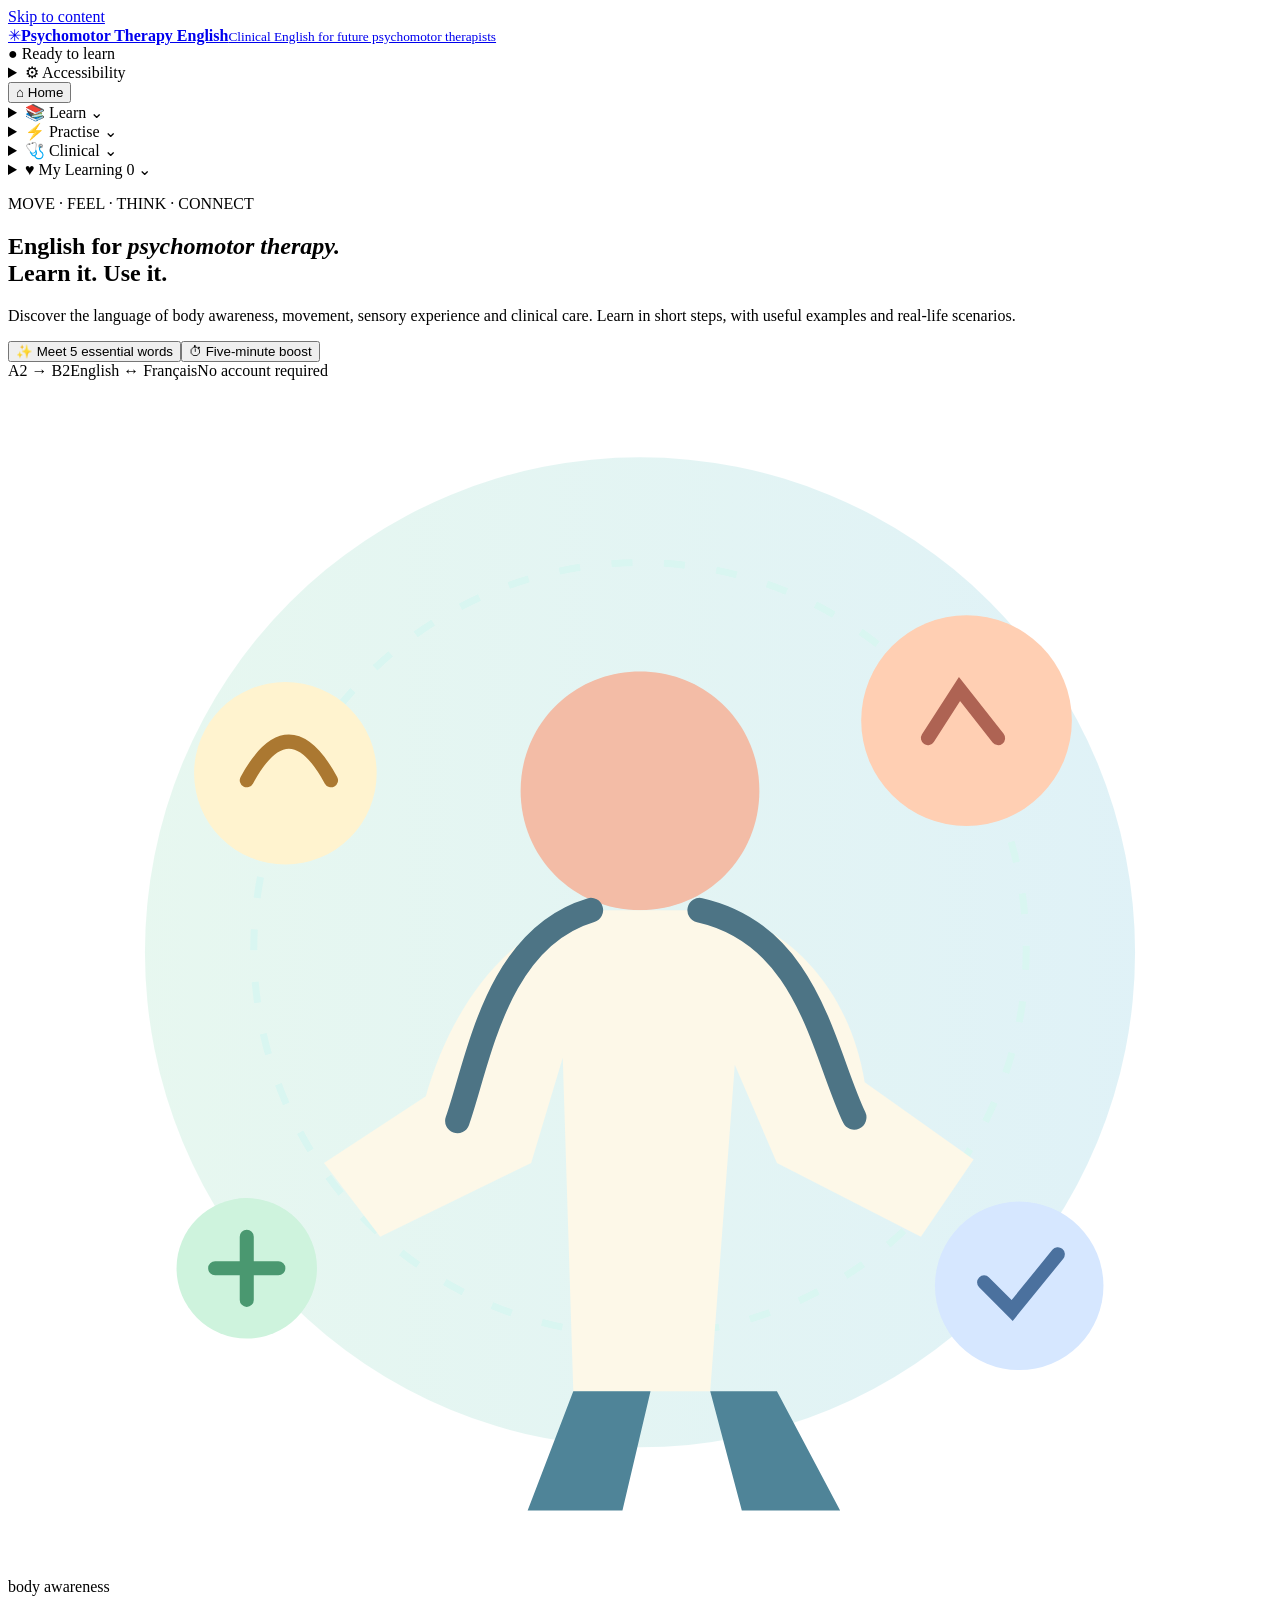
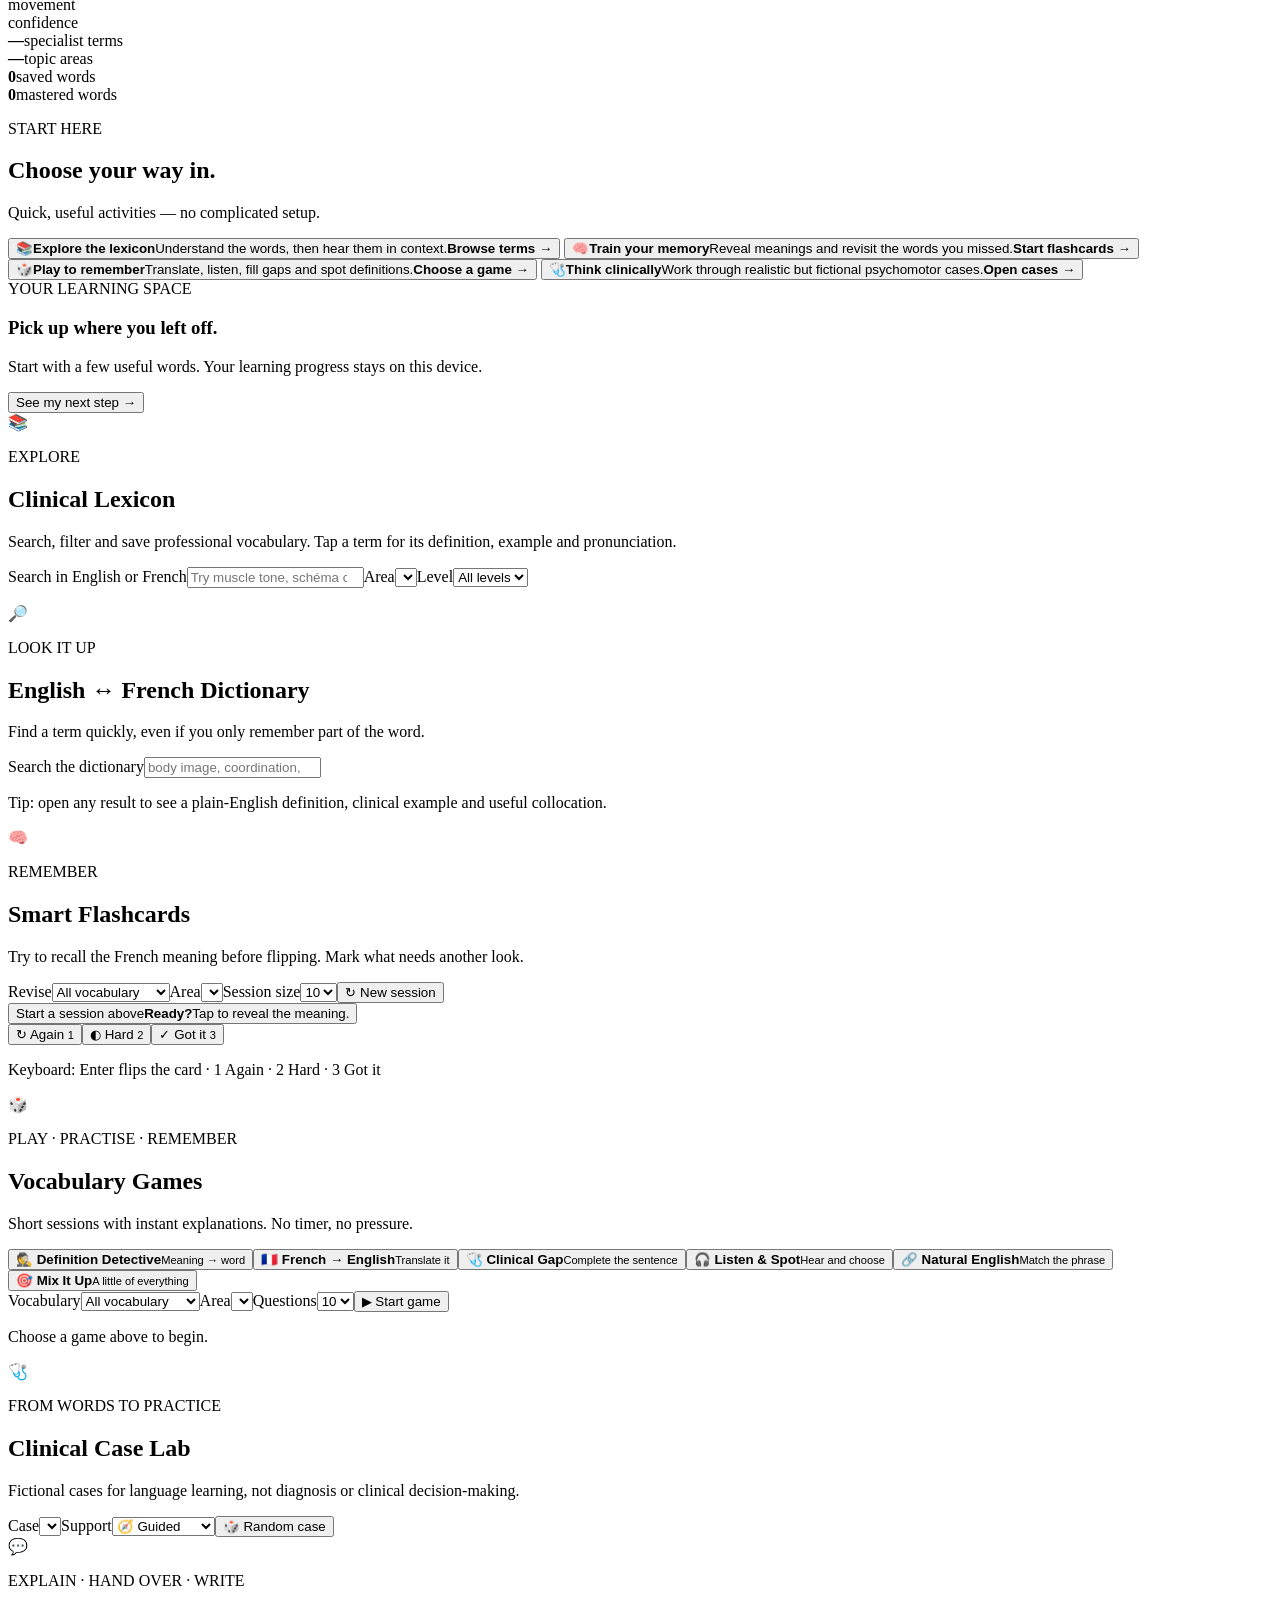
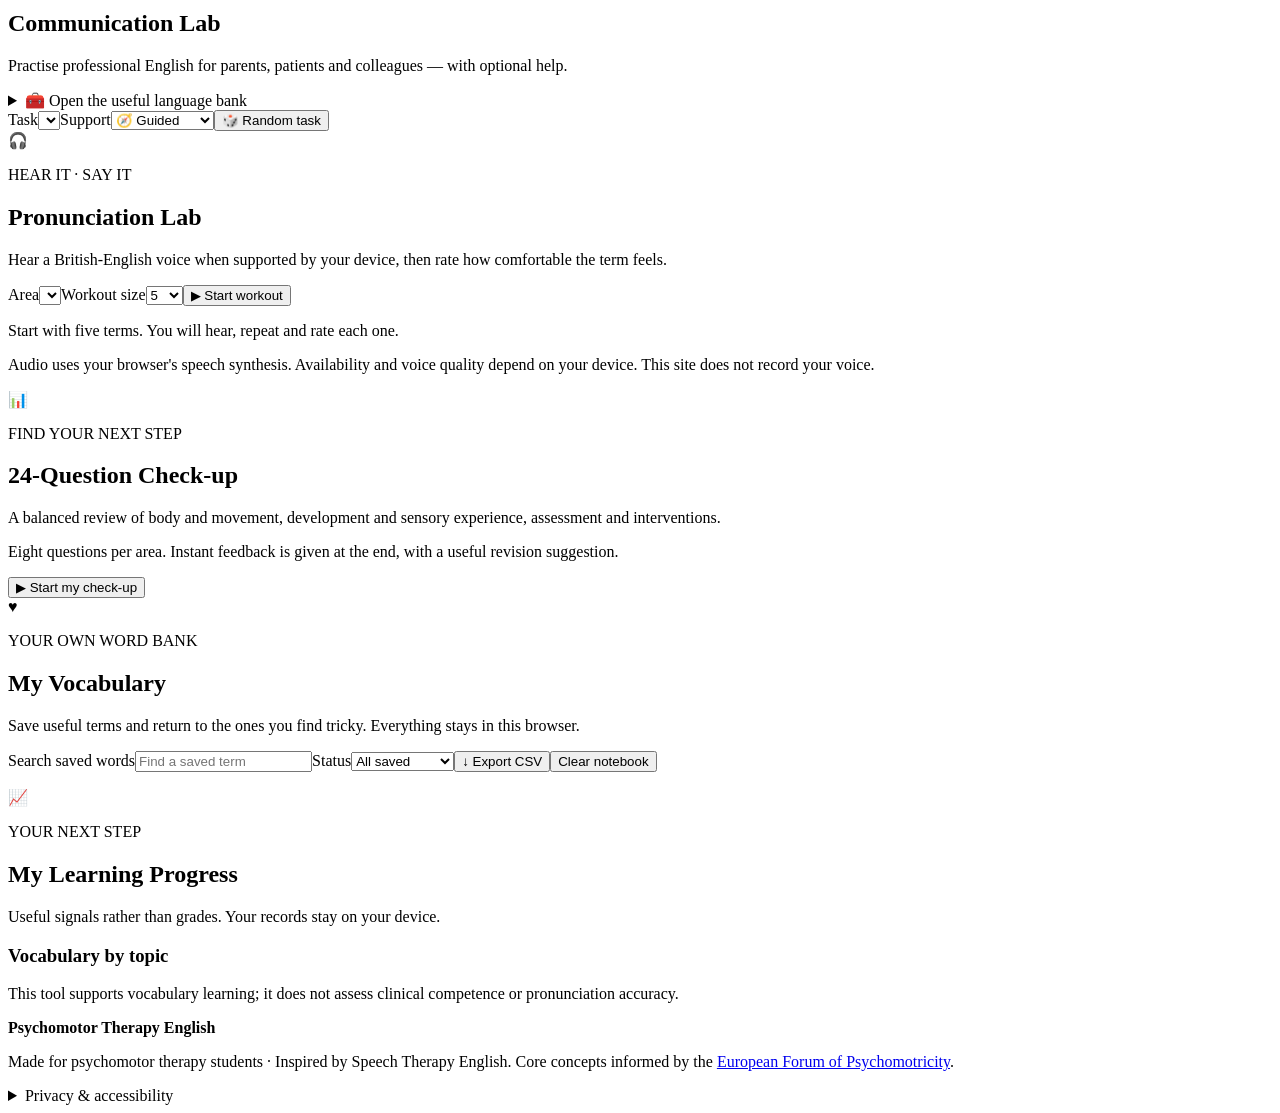
==== psychomotor/index.html @ d47d4627 "Create independent psychomotor therapy learning site structure" ====
<!doctype html>
<html lang="en">
<head>
  <meta charset="utf-8">
  <meta name="viewport" content="width=device-width,initial-scale=1">
  <meta name="theme-color" content="#244f66">
  <meta name="description" content="A mobile-friendly English–French vocabulary and clinical communication learning app for psychomotor therapy students.">
  <meta name="application-version" content="1.0">
  <meta name="apple-mobile-web-app-capable" content="yes">
  <link rel="manifest" href="manifest.webmanifest">
  <link rel="icon" href="icon.svg" type="image/svg+xml">
  <link rel="stylesheet" href="styles.css">
  <script src="data.js" defer></script>
  <script src="app.js" defer></script>
  <title>Psychomotor Therapy English · Learn, practise, apply</title>
</head>
<body>
  <a href="#main" class="skip-link">Skip to content</a>
  <header class="site-header">
    <div class="shell header-top">
      <a class="brand" href="#home" aria-label="Psychomotor Therapy English, home">
        <span class="brand-icon" aria-hidden="true">✳</span><span><strong>Psychomotor Therapy English</strong><small>Clinical English for future psychomotor therapists</small></span>
      </a>
      <div class="header-right">
        <span id="offlineBadge" class="online-badge">● Ready to learn</span>
        <details class="access-menu"><summary>⚙ Accessibility</summary><div class="access-panel" aria-label="Display preferences">
          <button type="button" id="smaller">A−</button><button type="button" id="larger">A+</button>
          <button type="button" id="dark">Dark mode</button><button type="button" id="contrast">High contrast</button>
          <button type="button" id="motion">Reduce motion</button><button type="button" id="simple">Simple layout</button>
        </div></details>
      </div>
    </div>
    <nav class="shell nav" aria-label="Main navigation">
      <button data-view="home" class="active">⌂ Home</button>
      <details class="nav-group"><summary>📚 Learn <span aria-hidden="true">⌄</span></summary><div class="nav-panel">
        <button data-view="lexicon">📚 Lexicon <small>Explore all the words</small></button>
        <button data-view="dictionary">🔎 Dictionary <small>Search English or French</small></button>
        <button data-view="pronunciation">🎧 Pronunciation <small>Listen and repeat</small></button>
      </div></details>
      <details class="nav-group"><summary>⚡ Practise <span aria-hidden="true">⌄</span></summary><div class="nav-panel">
        <button data-view="flashcards">🧠 Flashcards <small>Remember your words</small></button>
        <button data-view="practice">🎲 Games <small>Five practice modes</small></button>
        <button data-view="checkup">📊 Check-up <small>24 questions</small></button>
      </div></details>
      <details class="nav-group"><summary>🩺 Clinical <span aria-hidden="true">⌄</span></summary><div class="nav-panel">
        <button data-view="cases">🩺 Clinical Cases <small>Observe and reason</small></button>
        <button data-view="communication">💬 Communication Lab <small>Speak and write</small></button>
      </div></details>
      <details class="nav-group"><summary>♥ My Learning <span class="nav-counter" id="navCount">0</span> <span aria-hidden="true">⌄</span></summary><div class="nav-panel">
        <button data-view="notebook">♥ My Vocabulary <small>Your saved word bank</small></button>
        <button data-view="progress">📈 My Progress <small>Your next best step</small></button>
      </div></details>
    </nav>
  </header>
  <main id="main" class="shell" tabindex="-1">
    <section id="home" class="view active" aria-labelledby="homeTitle">
      <div class="hero">
        <div class="hero-copy">
          <p class="eyebrow">MOVE · FEEL · THINK · CONNECT</p>
          <h1 id="homeTitle">English for <em>psychomotor therapy.</em><br>Learn it. Use it.</h1>
          <p class="hero-description">Discover the language of body awareness, movement, sensory experience and clinical care. Learn in short steps, with useful examples and real-life scenarios.</p>
          <div class="hero-actions"><button class="btn btn-light" id="startFive">✨ Meet 5 essential words</button><button class="btn btn-outline-light" id="startBoost">⏱ Five-minute boost</button></div>
          <div class="hero-tags"><span>A2 → B2</span><span>English ↔ Français</span><span>No account required</span></div>
        </div>
        <div class="hero-art" aria-hidden="true">
          <svg viewBox="0 0 360 340" role="presentation"><defs><linearGradient id="heroGrad" x1="0" x2="1"><stop stop-color="#bae9d3"/><stop offset="1" stop-color="#a5d9e8"/></linearGradient></defs>
          <circle cx="180" cy="163" r="141" fill="url(#heroGrad)" opacity=".35"/><circle cx="180" cy="162" r="110" fill="none" stroke="#d9f6f1" stroke-width="2" stroke-dasharray="6 9"/>
          <path d="M180 83c19 0 34 15 34 34s-15 34-34 34-34-15-34-34 15-34 34-34z" fill="#f3bca6"/>
          <path d="M168 151c-25 3-42 28-49 53l-29 19 16 21 43-21 9-30 3 95h39l7-93 12 28 41 21 15-22-31-22c-5-31-28-50-50-49z" fill="#fdf8e8"/>
          <path d="M161 288l-13 34h27l8-34m17 0 9 34h28l-18-34" fill="#4f8498"/>
          <path d="M166 151c-27 8-32 43-38 60m69-60c31 7 35 40 44 59" stroke="#4d7485" stroke-width="7" stroke-linecap="round" fill="none"/>
          <circle cx="79" cy="112" r="26" fill="#fff3cf"/><path d="M68 114q12-22 24 0" fill="none" stroke="#ab7831" stroke-width="4" stroke-linecap="round"/>
          <circle cx="273" cy="97" r="30" fill="#ffcfb3"/><path d="m262 102 9-14 11 14" stroke="#ae6353" stroke-width="4" fill="none" stroke-linecap="round"/>
          <circle cx="288" cy="258" r="24" fill="#d6e7ff"/><path d="m278 257 8 8 13-16" stroke="#4b719e" stroke-width="4" fill="none" stroke-linecap="round"/>
          <circle cx="68" cy="253" r="20" fill="#cef3dd"/><path d="M59 253h18m-9-9v18" stroke="#4a9870" stroke-width="4" stroke-linecap="round"/>
          </svg>
          <div class="art-label art-one">body awareness</div><div class="art-label art-two">movement</div><div class="art-label art-three">confidence</div>
        </div>
      </div>
      <div class="stats-strip"><div><strong id="totalTerms">—</strong><span>specialist terms</span></div><div><strong id="totalAreas">—</strong><span>topic areas</span></div><div><strong id="savedHome">0</strong><span>saved words</span></div><div><strong id="masteredHome">0</strong><span>mastered words</span></div></div>
      <div class="section-title"><p class="eyebrow ink">START HERE</p><h2>Choose your way in.</h2><p>Quick, useful activities — no complicated setup.</p></div>
      <div class="feature-grid">
        <button class="feature-card teal" data-view="lexicon"><span class="feature-icon">📚</span><strong>Explore the lexicon</strong><span>Understand the words, then hear them in context.</span><b>Browse terms →</b></button>
        <button class="feature-card apricot" data-view="flashcards"><span class="feature-icon">🧠</span><strong>Train your memory</strong><span>Reveal meanings and revisit the words you missed.</span><b>Start flashcards →</b></button>
        <button class="feature-card lavender" data-view="practice"><span class="feature-icon">🎲</span><strong>Play to remember</strong><span>Translate, listen, fill gaps and spot definitions.</span><b>Choose a game →</b></button>
        <button class="feature-card lemon" data-view="cases"><span class="feature-icon">🩺</span><strong>Think clinically</strong><span>Work through realistic but fictional psychomotor cases.</span><b>Open cases →</b></button>
      </div>
      <div class="home-tip"><div><span class="eyebrow ink">YOUR LEARNING SPACE</span><h3>Pick up where you left off.</h3><p id="nextSuggestion">Start with a few useful words. Your learning progress stays on this device.</p></div><button class="btn primary" data-view="progress">See my next step →</button></div>
    </section>
    <section class="view" id="lexicon" aria-labelledby="lexTitle">
      <div class="page-heading"><span class="page-emoji">📚</span><p class="eyebrow ink">EXPLORE</p><h2 id="lexTitle">Clinical Lexicon</h2><p>Search, filter and save professional vocabulary. Tap a term for its definition, example and pronunciation.</p></div>
      <div class="filter-panel"><label>Search in English or French<input id="lexSearch" type="search" placeholder="Try muscle tone, schéma corporel, praxis…" autocomplete="off"></label><label>Area<select id="lexArea"></select></label><label>Level<select id="lexLevel"><option value="">All levels</option><option>A2</option><option>B1</option><option>B2</option></select></label></div>
      <p class="result-count" id="lexCount" aria-live="polite"></p><div class="term-grid" id="lexList"></div>
    </section>
    <section class="view" id="dictionary" aria-labelledby="dictTitle">
      <div class="page-heading"><span class="page-emoji">🔎</span><p class="eyebrow ink">LOOK IT UP</p><h2 id="dictTitle">English ↔ French Dictionary</h2><p>Find a term quickly, even if you only remember part of the word.</p></div>
      <label class="search-wide">Search the dictionary<input type="search" id="dictSearch" placeholder="body image, coordination, équilibre…"></label><div id="dictResults" class="term-grid"></div><p class="muted">Tip: open any result to see a plain-English definition, clinical example and useful collocation.</p>
    </section>
    <section class="view" id="flashcards" aria-labelledby="flashTitle">
      <div class="page-heading"><span class="page-emoji">🧠</span><p class="eyebrow ink">REMEMBER</p><h2 id="flashTitle">Smart Flashcards</h2><p>Try to recall the French meaning before flipping. Mark what needs another look.</p></div>
      <div class="filter-panel compact"><label>Revise<select id="flashSource"><option value="all">All vocabulary</option><option value="saved">Saved words</option><option value="review">Words to review</option></select></label><label>Area<select id="flashArea"></select></label><label>Session size<select id="flashSize"><option>5</option><option selected>10</option><option>20</option></select></label><button class="btn primary" id="newFlash">↻ New session</button></div>
      <div id="flashStatus" class="result-count" aria-live="polite"></div>
      <button id="flashCard" class="flashcard" type="button" aria-label="Flip flashcard"><span id="flashPrompt">Start a session above</span><strong id="flashWord">Ready?</strong><span id="flashHint">Tap to reveal the meaning.</span></button>
      <div class="answer-actions" id="flashButtons"><button class="btn warn" data-grade="again">↻ Again <small>1</small></button><button class="btn gentle" data-grade="hard">◐ Hard <small>2</small></button><button class="btn success" data-grade="got">✓ Got it <small>3</small></button></div><p class="hint">Keyboard: Enter flips the card · 1 Again · 2 Hard · 3 Got it</p>
    </section>
    <section class="view" id="practice" aria-labelledby="practiceTitle">
      <div class="page-heading"><span class="page-emoji">🎲</span><p class="eyebrow ink">PLAY · PRACTISE · REMEMBER</p><h2 id="practiceTitle">Vocabulary Games</h2><p>Short sessions with instant explanations. No timer, no pressure.</p></div>
      <div class="modes" id="gameModes">
        <button data-mode="definition" class="selected">🕵️ <strong>Definition Detective</strong><small>Meaning → word</small></button><button data-mode="translation">🇫🇷 <strong>French → English</strong><small>Translate it</small></button><button data-mode="gap">🩺 <strong>Clinical Gap</strong><small>Complete the sentence</small></button><button data-mode="listen">🎧 <strong>Listen & Spot</strong><small>Hear and choose</small></button><button data-mode="collocation">🔗 <strong>Natural English</strong><small>Match the phrase</small></button><button data-mode="mixed">🎯 <strong>Mix It Up</strong><small>A little of everything</small></button>
      </div>
      <div class="filter-panel compact"><label>Vocabulary<select id="gameSource"><option value="all">All vocabulary</option><option value="saved">My saved words</option></select></label><label>Area<select id="gameArea"></select></label><label>Questions<select id="gameSize"><option>5</option><option selected>10</option><option>15</option></select></label><button id="startGame" class="btn primary">▶ Start game</button></div>
      <div class="activity-panel" id="gameStage"><p class="empty-message">Choose a game above to begin.</p></div>
    </section>
    <section class="view" id="cases" aria-labelledby="casesTitle">
      <div class="page-heading"><span class="page-emoji">🩺</span><p class="eyebrow ink">FROM WORDS TO PRACTICE</p><h2 id="casesTitle">Clinical Case Lab</h2><p>Fictional cases for language learning, not diagnosis or clinical decision-making.</p></div>
      <div class="filter-panel compact"><label>Case<select id="caseSelect"></select></label><label>Support<select id="caseMode"><option value="guided">🧭 Guided</option><option value="clinical">🩺 Clinical</option><option value="challenge">🔥 Challenge</option></select></label><button id="randomCase" class="btn soft">🎲 Random case</button></div><div class="activity-panel" id="caseStage"></div>
    </section>
    <section class="view" id="communication" aria-labelledby="commTitle">
      <div class="page-heading"><span class="page-emoji">💬</span><p class="eyebrow ink">EXPLAIN · HAND OVER · WRITE</p><h2 id="commTitle">Communication Lab</h2><p>Practise professional English for parents, patients and colleagues — with optional help.</p></div>
      <div class="language-bank"><details><summary>🧰 Open the useful language bank</summary><div class="bank-grid"><div><strong>Describe an observation</strong><p>I noticed that…<br>The child was able to…<br>They needed support to…</p></div><div><strong>Talk to a family</strong><p>The aim of this activity is…<br>We can try…<br>Would you like me to show you?</p></div><div><strong>Present a case</strong><p>The referral concerns…<br>Key observations include…<br>The next step is…</p></div><div><strong>Be appropriately cautious</strong><p>This may suggest…<br>Further assessment may be helpful.<br>We cannot conclude from one session.</p></div></div></details></div>
      <div class="filter-panel compact"><label>Task<select id="commSelect"></select></label><label>Support<select id="commMode"><option value="guided">🧭 Guided</option><option value="clinical">🩺 Clinical</option><option value="challenge">🔥 Challenge</option></select></label><button id="randomComm" class="btn soft">🎲 Random task</button></div><div class="activity-panel" id="commStage"></div>
    </section>
    <section class="view" id="pronunciation" aria-labelledby="pronTitle">
      <div class="page-heading"><span class="page-emoji">🎧</span><p class="eyebrow ink">HEAR IT · SAY IT</p><h2 id="pronTitle">Pronunciation Lab</h2><p>Hear a British-English voice when supported by your device, then rate how comfortable the term feels.</p></div>
      <div class="filter-panel compact"><label>Area<select id="pronArea"></select></label><label>Workout size<select id="pronSize"><option selected>5</option><option>10</option></select></label><button id="startPron" class="btn primary">▶ Start workout</button></div><div class="activity-panel" id="pronStage"><p class="empty-message">Start with five terms. You will hear, repeat and rate each one.</p></div><p class="hint">Audio uses your browser's speech synthesis. Availability and voice quality depend on your device. This site does not record your voice.</p>
    </section>
    <section class="view" id="checkup" aria-labelledby="checkTitle">
      <div class="page-heading"><span class="page-emoji">📊</span><p class="eyebrow ink">FIND YOUR NEXT STEP</p><h2 id="checkTitle">24-Question Check-up</h2><p>A balanced review of body and movement, development and sensory experience, assessment and interventions.</p></div>
      <div class="activity-panel" id="checkStage"><p>Eight questions per area. Instant feedback is given at the end, with a useful revision suggestion.</p><button id="beginCheck" class="btn primary">▶ Start my check-up</button></div><div id="checkHistory" class="check-history"></div>
    </section>
    <section class="view" id="notebook" aria-labelledby="noteTitle">
      <div class="page-heading"><span class="page-emoji">♥</span><p class="eyebrow ink">YOUR OWN WORD BANK</p><h2 id="noteTitle">My Vocabulary</h2><p>Save useful terms and return to the ones you find tricky. Everything stays in this browser.</p></div>
      <div class="filter-panel compact"><label>Search saved words<input type="search" id="noteSearch" placeholder="Find a saved term"></label><label>Status<select id="noteStatus"><option value="">All saved</option><option value="review">Needs review</option><option value="mastered">Mastered</option></select></label><button id="exportNotes" class="btn soft">↓ Export CSV</button><button id="clearNotes" class="btn quiet">Clear notebook</button></div><p class="result-count" id="noteCount"></p><div id="noteList" class="term-grid"></div>
    </section>
    <section class="view" id="progress" aria-labelledby="progressTitle">
      <div class="page-heading"><span class="page-emoji">📈</span><p class="eyebrow ink">YOUR NEXT STEP</p><h2 id="progressTitle">My Learning Progress</h2><p>Useful signals rather than grades. Your records stay on your device.</p></div>
      <div class="stats-strip on-light" id="progressStats"></div><div class="activity-panel" id="progressAdvice"></div><h3>Vocabulary by topic</h3><div id="topicProgress" class="topic-progress"></div><p class="hint">This tool supports vocabulary learning; it does not assess clinical competence or pronunciation accuracy.</p>
    </section>
  </main>
  <footer class="footer"><div class="shell"><strong>Psychomotor Therapy English</strong><p>Made for psychomotor therapy students · Inspired by Speech Therapy English. Core concepts informed by the <a href="https://european-forum-of-psychomotricity.eu/psychomotricity/professional-competences/" target="_blank" rel="noopener">European Forum of Psychomotricity</a>.</p><details><summary>Privacy & accessibility</summary><p>No account, analytics or advertising. Words saved, progress and display preferences are stored only in your browser using local storage; clear your browser site data to remove them. Speech playback uses your device's own voices. No microphone access. The hosting provider may process normal connection logs. Keyboard and reduced-motion options are available.</p></details></div></footer>
  <dialog id="termDialog" aria-labelledby="dialogTitle"><div class="dialog-inner"><button id="closeDialog" class="dialog-close" aria-label="Close term details">✕</button><div id="termDetail"></div></div></dialog>
  <div id="toast" role="status" aria-live="polite" class="toast" hidden></div>
</body></html>
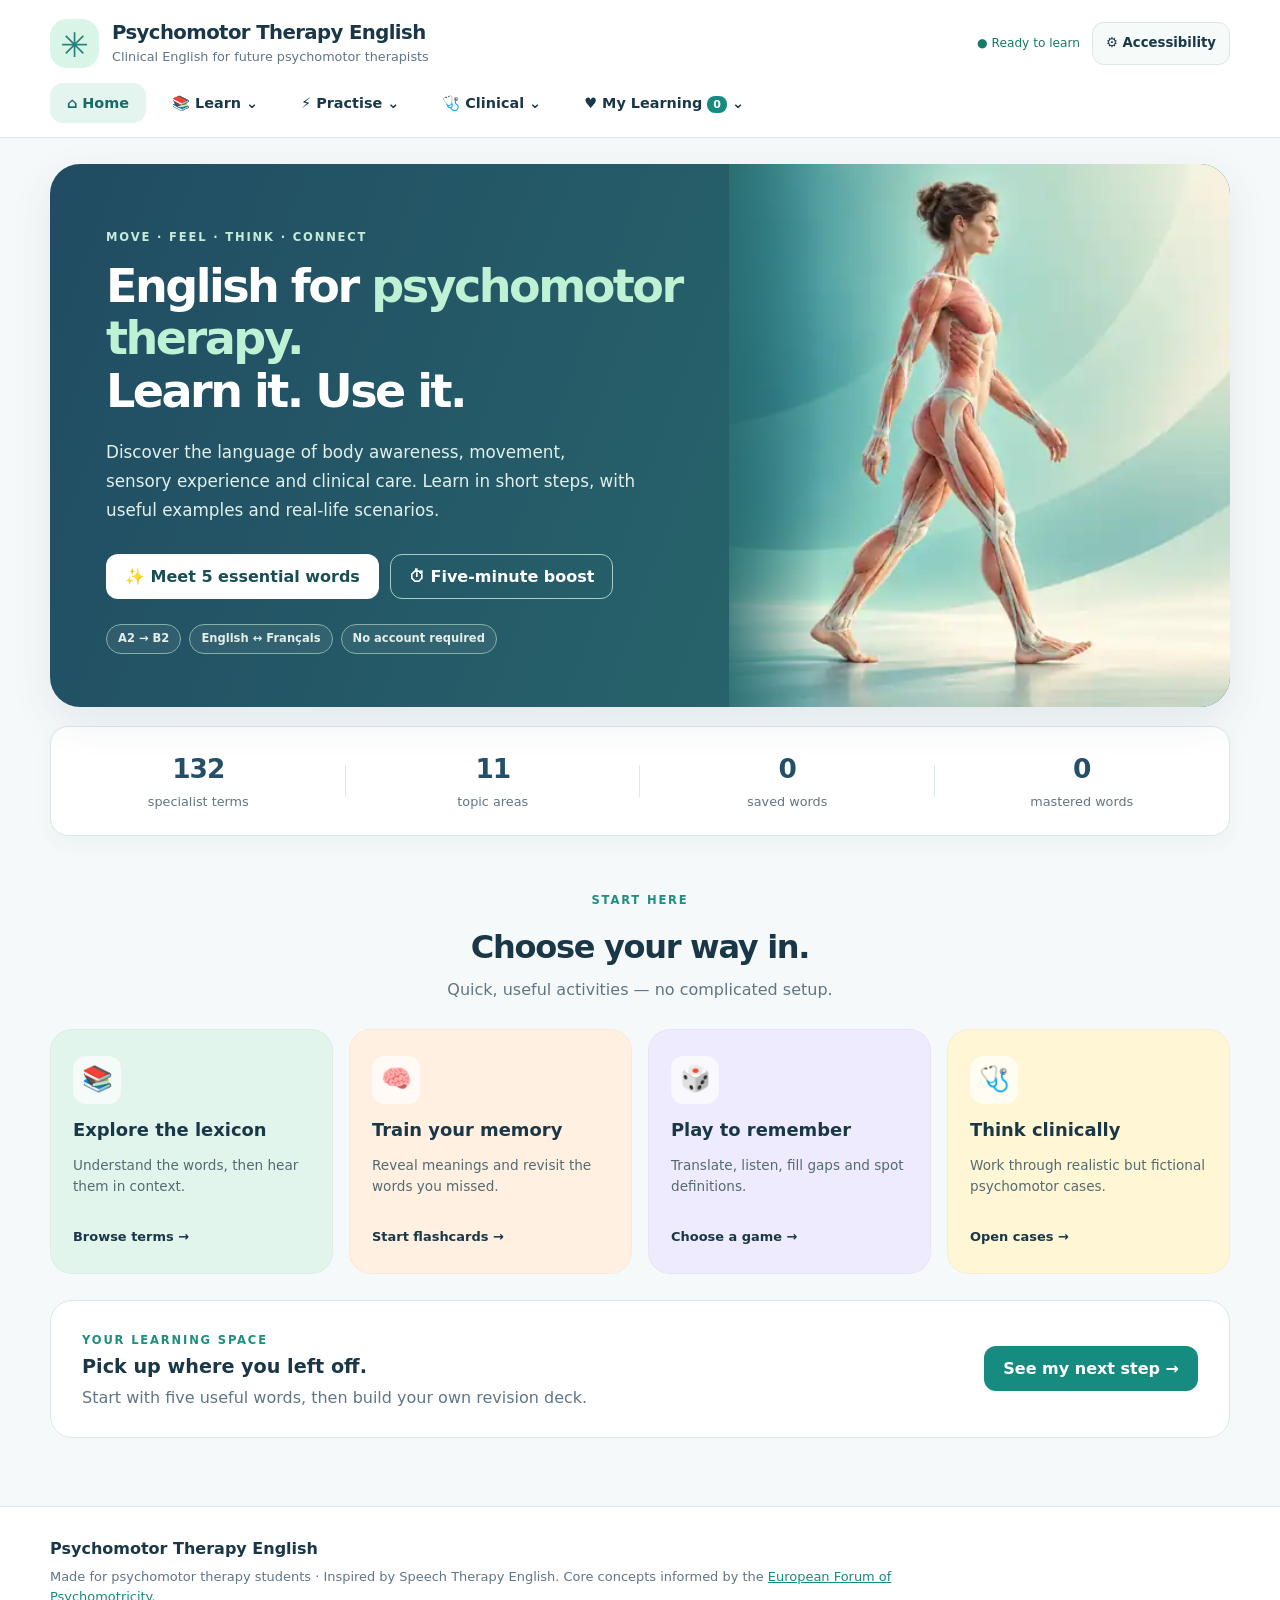
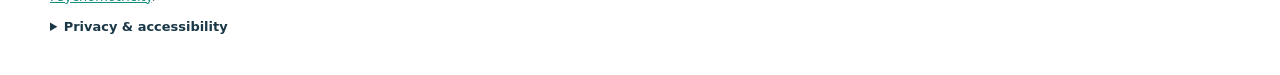
==== commit 67f9b146: "Replace psychomotor homepage cartoon with validated anatomical walking illustration" ====
--- a/psychomotor/index.html
+++ b/psychomotor/index.html
@@ -9,6 +9,7 @@
   <meta name="apple-mobile-web-app-capable" content="yes">
   <link rel="manifest" href="manifest.webmanifest">
   <link rel="icon" href="icon.svg" type="image/svg+xml">
+  <link rel="preload" as="image" href="hero.webp" type="image/webp">
   <link rel="stylesheet" href="styles.css">
   <script src="data.js" defer></script>
   <script src="app.js" defer></script>
@@ -62,19 +63,8 @@
           <div class="hero-actions"><button class="btn btn-light" id="startFive">✨ Meet 5 essential words</button><button class="btn btn-outline-light" id="startBoost">⏱ Five-minute boost</button></div>
           <div class="hero-tags"><span>A2 → B2</span><span>English ↔ Français</span><span>No account required</span></div>
         </div>
-        <div class="hero-art" aria-hidden="true">
-          <svg viewBox="0 0 360 340" role="presentation"><defs><linearGradient id="heroGrad" x1="0" x2="1"><stop stop-color="#bae9d3"/><stop offset="1" stop-color="#a5d9e8"/></linearGradient></defs>
-          <circle cx="180" cy="163" r="141" fill="url(#heroGrad)" opacity=".35"/><circle cx="180" cy="162" r="110" fill="none" stroke="#d9f6f1" stroke-width="2" stroke-dasharray="6 9"/>
-          <path d="M180 83c19 0 34 15 34 34s-15 34-34 34-34-15-34-34 15-34 34-34z" fill="#f3bca6"/>
-          <path d="M168 151c-25 3-42 28-49 53l-29 19 16 21 43-21 9-30 3 95h39l7-93 12 28 41 21 15-22-31-22c-5-31-28-50-50-49z" fill="#fdf8e8"/>
-          <path d="M161 288l-13 34h27l8-34m17 0 9 34h28l-18-34" fill="#4f8498"/>
-          <path d="M166 151c-27 8-32 43-38 60m69-60c31 7 35 40 44 59" stroke="#4d7485" stroke-width="7" stroke-linecap="round" fill="none"/>
-          <circle cx="79" cy="112" r="26" fill="#fff3cf"/><path d="M68 114q12-22 24 0" fill="none" stroke="#ab7831" stroke-width="4" stroke-linecap="round"/>
-          <circle cx="273" cy="97" r="30" fill="#ffcfb3"/><path d="m262 102 9-14 11 14" stroke="#ae6353" stroke-width="4" fill="none" stroke-linecap="round"/>
-          <circle cx="288" cy="258" r="24" fill="#d6e7ff"/><path d="m278 257 8 8 13-16" stroke="#4b719e" stroke-width="4" fill="none" stroke-linecap="round"/>
-          <circle cx="68" cy="253" r="20" fill="#cef3dd"/><path d="M59 253h18m-9-9v18" stroke="#4a9870" stroke-width="4" stroke-linecap="round"/>
-          </svg>
-          <div class="art-label art-one">body awareness</div><div class="art-label art-two">movement</div><div class="art-label art-three">confidence</div>
+        <div class="hero-art">
+          <img src="hero.webp" width="460" height="469" alt="Anatomical illustration of the human musculature during a natural walking stride" decoding="async" fetchpriority="high">
         </div>
       </div>
       <div class="stats-strip"><div><strong id="totalTerms">—</strong><span>specialist terms</span></div><div><strong id="totalAreas">—</strong><span>topic areas</span></div><div><strong id="savedHome">0</strong><span>saved words</span></div><div><strong id="masteredHome">0</strong><span>mastered words</span></div></div>
--- a/psychomotor/styles.css
+++ b/psychomotor/styles.css
@@ -0,0 +1,44 @@
+@charset "UTF-8";
+:root{--ink:#193747;--muted:#617584;--paper:#f6f9fa;--white:#fff;--line:#dbe7e9;--teal:#168b80;--deep:#244f66;--deep2:#16374d;--mint:#e1f5ed;--peach:#fff0e2;--lilac:#efebff;--yellow:#fff6d6;--shadow:0 14px 42px rgba(29,69,82,.095);--radius:23px;--font-size:16px;color-scheme:light}
+*{box-sizing:border-box}html{scroll-behavior:smooth;font-size:var(--font-size)}body{margin:0;background:var(--paper);font-family:"Segoe UI",Inter,system-ui,-apple-system,BlinkMacSystemFont,sans-serif;color:var(--ink);line-height:1.56}button,input,select,textarea{font:inherit}button{cursor:pointer}button:disabled{cursor:not-allowed;opacity:.5}button:focus-visible,input:focus-visible,select:focus-visible,textarea:focus-visible,a:focus-visible,summary:focus-visible{outline:3px solid #e79843;outline-offset:3px}a{color:var(--teal)}p,h1,h2,h3{margin-top:0}.shell{width:min(1180px,calc(100% - 44px));margin-inline:auto}.skip-link{position:absolute;top:-100px;background:#fff;padding:10px;z-index:1000}.skip-link:focus{top:12px;left:12px}
+.site-header{background:#fff;border-bottom:1px solid var(--line);position:relative;z-index:5}.header-top{display:flex;align-items:center;justify-content:space-between;gap:16px;padding:19px 0 15px}.brand{display:flex;align-items:center;gap:13px;text-decoration:none;color:var(--ink)}.brand-icon{display:grid;place-items:center;background:#d9f5e8;color:#267f79;width:49px;height:49px;border-radius:17px;font-size:34px;font-weight:900}.brand strong{display:block;font-size:1.23rem;line-height:1.35;letter-spacing:-.03em}.brand small{display:block;color:var(--muted);font-size:.8rem}.header-right{display:flex;align-items:center;gap:12px}.online-badge{font-size:.76rem;color:#177967;white-space:nowrap}.access-menu{position:relative}.access-menu summary{list-style:none;cursor:pointer;padding:10px 13px;border:1px solid var(--line);border-radius:12px;background:#f6faf9;font-size:.83rem;font-weight:650}.access-menu summary::-webkit-details-marker{display:none}.access-panel{position:absolute;right:0;top:calc(100% + 8px);width:236px;padding:12px;border:1px solid var(--line);border-radius:16px;box-shadow:var(--shadow);background:#fff;display:flex;flex-wrap:wrap;gap:8px;z-index:20}.access-panel button{border:1px solid var(--line);background:#fff;border-radius:10px;padding:9px 10px;font-size:.78rem}.access-panel button:hover{background:var(--mint)}
+.nav{display:flex;align-items:center;gap:9px;padding-bottom:14px;overflow:visible}.nav>button,.nav-group>summary{padding:11px 17px;border:0;border-radius:13px;background:transparent;color:var(--ink);font-weight:750;font-size:.9rem;white-space:nowrap;line-height:1.25}.nav>button:hover,.nav-group>summary:hover,.nav>button.active,.nav-group.active>summary{background:#e4f4ef;color:#176c65}.nav-group{position:relative}.nav-group>summary{list-style:none;cursor:pointer}.nav-group>summary::-webkit-details-marker{display:none}.nav-panel{min-width:240px;position:absolute;z-index:12;left:0;top:calc(100% + 5px);padding:9px;display:grid;gap:3px;background:#fff;border-radius:15px;border:1px solid var(--line);box-shadow:var(--shadow)}.nav-group:last-child .nav-panel{left:auto;right:0}.nav-panel button{display:block;text-align:left;border:0;background:transparent;border-radius:10px;padding:10px 13px;color:var(--ink);font-weight:750;white-space:nowrap}.nav-panel button:hover,.nav-panel button.active{background:var(--mint)}.nav-panel small{display:block;font-size:.72rem;color:var(--muted);font-weight:450;margin-left:24px}.nav-counter{font-size:.69rem;color:#fff;background:var(--teal);padding:2px 6px;border-radius:8px}
+main{min-height:65vh;padding-block:26px 68px}.view{display:none}.view.active{display:block;animation:fade .2s ease}@keyframes fade{from{opacity:.5;transform:translateY(5px)}to{opacity:1;transform:none}}
+.hero{background:linear-gradient(125deg,#214c63 8%,#287568 90%);border-radius:30px;overflow:hidden;min-height:460px;display:grid;grid-template-columns:minmax(0,1.2fr) minmax(260px,.8fr);position:relative;color:#fff;box-shadow:var(--shadow)}.hero-copy{padding:65px 10px 53px 56px;position:relative;z-index:1}.eyebrow{font-size:.72rem;letter-spacing:.16em;font-weight:850;color:#c4ecd9;margin-bottom:13px}.eyebrow.ink{color:#1f8d80}.hero h1{font-size:clamp(2rem,3.6vw,3.48rem);line-height:1.14;letter-spacing:-.055em;margin-bottom:20px;max-width:660px}.hero h1 em{font-style:normal;color:#bff2d5}.hero-description{font-size:1.05rem;color:#e1f0ec;max-width:530px;line-height:1.75}.hero-actions{display:flex;gap:11px;flex-wrap:wrap;margin-top:28px}.btn{display:inline-flex;justify-content:center;align-items:center;gap:7px;border:1px solid transparent;border-radius:12px;padding:12px 18px;font-weight:750;line-height:1.2;text-decoration:none;transition:transform .15s,background .15s}.btn:hover:not(:disabled){transform:translateY(-2px)}.btn-light{background:#fff;color:#194e54}.btn-outline-light{background:transparent;color:#fff;border-color:#a5ceca}.btn.primary{background:#168b80;color:#fff}.btn.soft{background:#e3f5ef;color:#145e59}.btn.quiet{background:#f3f5f6;color:#64747a;border-color:var(--line)}.btn.gentle{background:#fff1d7;color:#765520}.btn.warn{background:#ffe7e1;color:#963f30}.btn.success{background:#d8f3e3;color:#1f684b}.hero-tags{display:flex;gap:8px;flex-wrap:wrap;margin-top:25px}.hero-tags span{border:1px solid #85afa9;background:#ffffff10;padding:5px 11px;border-radius:999px;color:#e1eee9;font-size:.72rem;font-weight:600}.hero-art{position:relative;display:flex;align-items:center;justify-content:center}.hero-art>svg{width:100%;max-width:370px;filter:drop-shadow(0 12px 22px #062e3933)}.art-label{position:absolute;padding:7px 12px;background:#fff;color:#376677;border-radius:10px;font-size:.75rem;font-weight:800;box-shadow:0 5px 18px #062e3930}.art-one{top:18%;right:3%}.art-two{left:0;top:56%}.art-three{bottom:16%;right:8%}
+.stats-strip{margin:19px 0 56px;display:grid;grid-template-columns:repeat(4,1fr);background:#fff;border:1px solid var(--line);border-radius:18px;box-shadow:0 7px 20px #1d45520b}.stats-strip>div{padding:21px;text-align:center;position:relative}.stats-strip>div:not(:last-child):after{content:"";height:32px;border-right:1px solid var(--line);position:absolute;right:0;top:calc(50% - 16px)}.stats-strip strong{display:block;color:var(--deep);font-size:1.65rem;letter-spacing:-.04em}.stats-strip span{color:var(--muted);font-size:.8rem}.section-title{text-align:center;margin:40px auto 26px}.section-title h2{font-size:2rem;letter-spacing:-.04em;margin-bottom:5px}.section-title p:not(.eyebrow){color:var(--muted)}.feature-grid{display:grid;grid-template-columns:repeat(4,minmax(0,1fr));gap:16px}.feature-card{display:flex;align-items:flex-start;flex-direction:column;text-align:left;gap:14px;min-height:245px;padding:26px 22px;border-radius:22px;border:1px solid #00000008;color:var(--ink);transition:transform .2s,box-shadow .2s}.feature-card:hover{transform:translateY(-4px);box-shadow:var(--shadow)}.feature-card.teal{background:var(--mint)}.feature-card.apricot{background:var(--peach)}.feature-card.lavender{background:var(--lilac)}.feature-card.lemon{background:var(--yellow)}.feature-icon{display:grid;place-items:center;border-radius:13px;background:#ffffffab;width:48px;height:48px;font-size:1.55rem}.feature-card strong{font-size:1.12rem;line-height:1.3}.feature-card span:not(.feature-icon){font-size:.85rem;color:#536b70}.feature-card b{margin-top:auto;font-size:.81rem}.home-tip{margin-top:26px;background:#fff;border:1px solid var(--line);border-radius:22px;padding:26px 31px;display:flex;align-items:center;justify-content:space-between;gap:20px}.home-tip h3{margin-bottom:4px;font-size:1.2rem}.home-tip p{color:var(--muted);margin-bottom:0}
+.page-heading{padding:32px 0 25px;max-width:780px}.page-heading .page-emoji{font-size:2rem;display:block;margin-bottom:13px}.page-heading h2{font-size:clamp(2rem,3.5vw,2.9rem);letter-spacing:-.045em;margin-bottom:7px}.page-heading>p:last-child{color:var(--muted);font-size:1.02rem}.filter-panel{background:#fff;border:1px solid var(--line);padding:18px;display:flex;align-items:end;gap:13px;flex-wrap:wrap;border-radius:18px;margin-bottom:23px;box-shadow:0 3px 14px #1d455208}.filter-panel>label{font-size:.78rem;font-weight:800;color:#46636d;flex:1 1 160px;min-width:140px}.filter-panel input,.filter-panel select,.search-wide input{display:block;background:#fbfdfd;width:100%;border:1px solid #c8d8dd;border-radius:11px;padding:12px 13px;color:var(--ink);outline-offset:2px;margin-top:7px;min-height:47px}.filter-panel>label:first-child:has(input){flex:2 1 270px}.filter-panel.compact{align-items:end}.filter-panel.compact .btn{min-height:47px}.result-count,.hint,.muted{font-size:.86rem;color:var(--muted)}.result-count{margin-bottom:16px}.search-wide{display:block;font-weight:800;margin-bottom:22px;max-width:680px}.search-wide input{font-weight:400}.term-grid{display:grid;grid-template-columns:repeat(3,minmax(0,1fr));gap:13px}.term-card{background:#fff;border:1px solid var(--line);border-radius:17px;padding:18px;position:relative;min-width:0;display:flex;flex-direction:column;gap:10px}.term-card:hover{box-shadow:0 12px 26px #164e6c14}.term-card-head{display:flex;align-items:flex-start;justify-content:space-between;gap:6px}.term-open{text-align:left;background:transparent;border:0;padding:0;color:var(--ink);font-size:1.06rem;font-weight:850;line-height:1.25}.term-open:hover{text-decoration:underline}.bookmark{background:#f2faf7;color:var(--teal);border:1px solid #d3eee2;border-radius:9px;width:36px;height:36px;flex-shrink:0;font-size:1.1rem}.bookmark.saved{background:#ddf2e6;color:#156448}.term-french{margin:0;color:#346777;font-weight:700;font-size:.9rem}.term-definition{font-size:.85rem;color:#53636e;margin:0}.term-bottom{display:flex;align-items:center;gap:6px;flex-wrap:wrap;margin-top:auto}.pill{display:inline-flex;align-items:center;border-radius:999px;padding:4px 9px;background:#f0f5f6;color:#4f6875;font-size:.67rem;font-weight:750}.pill.level{background:#e6f4ee;color:#28755a}.audio-small{margin-left:auto;border:0;background:#ecf5f9;border-radius:9px;padding:6px 9px;color:#24546a;font-size:1rem}
+.flashcard{margin:0 auto 17px;display:flex;flex-direction:column;align-items:center;justify-content:center;gap:19px;width:min(100%,700px);min-height:305px;padding:33px;background:linear-gradient(150deg,#fff,#eaf5f2);border:2px solid #cee6de;border-radius:26px;text-align:center;box-shadow:var(--shadow);color:var(--ink);transition:transform .16s}.flashcard:hover{transform:translateY(-2px)}.flashcard span:first-child{color:var(--teal);font-size:.82rem;font-weight:800;letter-spacing:.03em}.flashcard strong{font-size:clamp(1.65rem,4vw,2.65rem);letter-spacing:-.035em;line-height:1.23}.flashcard span:last-child{font-size:.92rem;color:var(--muted)}.answer-actions{display:flex;justify-content:center;gap:10px;flex-wrap:wrap}.answer-actions small{font-size:.72rem}.answer-actions .btn{min-width:140px}.answer-actions+.hint{text-align:center}
+.modes{display:grid;grid-template-columns:repeat(3,1fr);gap:11px;margin-bottom:20px}.modes button{display:flex;flex-direction:column;align-items:flex-start;text-align:left;gap:4px;padding:16px 18px;border:2px solid var(--line);border-radius:15px;background:#fff;color:var(--ink)}.modes button.selected{border-color:#178c80;background:#e6f7f0}.modes strong{font-size:.91rem}.modes small{font-size:.78rem;color:var(--muted)}
+.activity-panel{border:1px solid var(--line);border-radius:21px;background:#fff;padding:26px;box-shadow:0 4px 18px #1d45520a;margin-bottom:19px}.empty-message{color:var(--muted);margin:0}.activity-top{display:flex;align-items:center;justify-content:space-between;gap:14px;flex-wrap:wrap}.question-title{font-size:1.37rem;line-height:1.35;max-width:720px;margin:16px 0 23px}.option-list{display:grid;grid-template-columns:repeat(2,minmax(0,1fr));gap:11px;margin-bottom:17px}.option-list button{min-height:64px;display:flex;align-items:center;gap:12px;padding:13px 15px;border:1px solid #cbdde0;background:#f9fcfc;text-align:left;border-radius:12px;color:var(--ink);font-weight:650}.option-list button:hover:not(:disabled){border-color:var(--teal);background:#eefaf5}.option-list button.correct{border-color:#278b57;background:#e4f6e9}.option-list button.incorrect{border-color:#cc6655;background:#fff0eb}.option-letter{display:grid;place-items:center;width:29px;height:29px;flex-shrink:0;background:#e7f2ef;border-radius:8px;font-size:.78rem;color:#3c6b69}.feedback{border-radius:13px;padding:14px 17px;background:#eaf6f1;color:#1e6150;font-size:.94rem;margin-top:15px}.feedback.bad{background:#fff0ec;color:#944d3b}.activity-foot{margin-top:17px;display:flex;gap:12px;flex-wrap:wrap;align-items:center;justify-content:space-between}.subtle-card{border:1px solid #dde9e8;border-radius:14px;padding:15px 18px;background:#f8fcfa;margin-block:15px}.subtle-card p:last-child{margin-bottom:0}.subtle-card strong{display:block;margin-bottom:6px}.chips{display:flex;flex-wrap:wrap;gap:8px}.chips button{padding:8px 12px;border-radius:999px;background:#f1f6f8;color:var(--ink);border:1px solid #d4e5e9;font-size:.8rem}.chips button.picked{background:#d9f5e9;border-color:#198e7d}.activity-panel textarea{width:100%;min-height:122px;border:1px solid #ccdfe1;border-radius:13px;resize:vertical;padding:13px;color:var(--ink);background:#fbfdfd}.task-prompt{font-size:1.06rem;line-height:1.7}.model-answer{background:#eff9f5;border-left:4px solid var(--teal);padding:17px 19px;border-radius:0 12px 12px 0;margin-top:16px}.model-answer p{margin-bottom:0;white-space:pre-line}.language-bank details{border:1px solid #cce6dd;border-radius:16px;background:#eaf7f2;padding:13px 17px;margin-bottom:18px}.language-bank summary{font-weight:850;cursor:pointer}.bank-grid{display:grid;grid-template-columns:repeat(4,1fr);gap:14px;padding-top:18px}.bank-grid div{border-radius:12px;padding:14px;background:#fff}.bank-grid p{margin-top:7px;font-size:.85rem;color:var(--muted)}.workout-term{font-size:clamp(1.8rem,4vw,2.7rem);text-align:center;letter-spacing:-.04em}.workout-translation{text-align:center;color:var(--teal);font-weight:800}.workout-actions{display:flex;justify-content:center;gap:10px;flex-wrap:wrap;margin-block:23px}.score-end{font-size:1.5rem;font-weight:850}.check-history{font-size:.85rem;color:var(--muted)}.check-history p{margin-bottom:4px}
+.topic-progress{display:grid;grid-template-columns:repeat(2,1fr);gap:14px}.topic-progress>div{padding:16px;border:1px solid var(--line);border-radius:15px;background:#fff}.bar{height:9px;border-radius:12px;background:#e4eeee;overflow:hidden;margin:10px 0 3px}.bar i{display:block;height:100%;background:var(--teal);border-radius:12px}.topic-progress small{color:var(--muted)}.on-light{margin:5px 0 24px}.footer{border-top:1px solid var(--line);padding:30px 0 38px;background:#fff}.footer p{max-width:850px;color:var(--muted);font-size:.81rem;margin:5px 0 10px}.footer summary{cursor:pointer;font-weight:800;font-size:.81rem}
+dialog{border:1px solid var(--line);border-radius:24px;padding:0;width:min(650px,calc(100% - 26px));max-height:85vh;box-shadow:0 22px 80px #0c2b4070;color:var(--ink);background:#fff}dialog::backdrop{background:#0b2e47a9}.dialog-inner{padding:32px;position:relative}.dialog-close{position:absolute;right:19px;top:14px;border:0;border-radius:9px;background:#f0f4f5;padding:8px 12px}.dialog-inner h2{font-size:1.9rem;margin-bottom:4px;padding-right:30px}.dialog-fr{color:var(--teal);font-weight:750}.detail-row{margin-top:18px}.detail-row strong{display:block;margin-bottom:4px}.detail-row p{margin-bottom:0}.dialog-tools{display:flex;gap:9px;flex-wrap:wrap;margin-top:22px}.toast{position:fixed;z-index:90;bottom:20px;left:50%;transform:translateX(-50%);padding:12px 20px;border-radius:12px;background:#173e4d;color:#fff;box-shadow:var(--shadow);max-width:min(92vw,420px);font-size:.87rem}
+body.dark{--ink:#f1f8fa;--muted:#b5c9d0;--paper:#10242e;--white:#193744;--line:#3d5962;--mint:#204a43;--peach:#513e38;--lilac:#353350;--yellow:#4e4834;--teal:#5cc7b4;--deep:#e9faf8;color-scheme:dark}body.dark .site-header,body.dark .footer,body.dark .stats-strip,body.dark .activity-panel,body.dark .term-card,body.dark .filter-panel,body.dark .feature-card,body.dark .home-tip,body.dark .access-panel,body.dark .nav-panel,body.dark .topic-progress>div,body.dark .bank-grid div,body.dark dialog{background:#1a3540;color:var(--ink)}body.dark .nav>button,body.dark .nav-group>summary,body.dark .nav-panel button,body.dark .term-open,body.dark .feature-card,body.dark .option-list button,body.dark .flashcard{color:var(--ink)}body.dark .filter-panel input,body.dark .filter-panel select,body.dark .search-wide input,body.dark .activity-panel textarea,body.dark .option-list button,body.dark .flashcard,body.dark .modes button,body.dark .subtle-card{background:#16313d;color:var(--ink)}body.dark .pill,body.dark .access-menu summary,body.dark .access-panel button{background:#264854;color:var(--ink)}body.dark .feature-card span:not(.feature-icon){color:#c3d4d3}body.dark .btn.primary{color:#0c2631}body.dark .stats-strip strong{color:#c8f4e5}body.dark .feedback{color:#145d4d}
+body.contrast{--ink:#000;--muted:#202020;--paper:#fff;--line:#000;--teal:#005a50;--deep:#000}body.contrast .hero{background:#001b2a}body.contrast .term-card,body.contrast .feature-card,body.contrast .activity-panel{border:2px solid #000}body.contrast.dark{--ink:#fff;--muted:#fff;--paper:#000;--line:#fff;--teal:#a5fff0}
+body.simple .hero-art,body.simple .art-label{display:none}body.simple .hero{grid-template-columns:1fr}body.simple .hero-copy{padding:38px}body.simple .feature-card{min-height:180px}body.simple .view{animation:none}
+@media(max-width:1000px){.feature-grid{grid-template-columns:repeat(2,1fr)}.term-grid{grid-template-columns:repeat(2,minmax(0,1fr))}.hero-copy{padding:49px 12px 45px 35px}.hero h1{font-size:2.5rem}.art-label{font-size:.65rem}.bank-grid{grid-template-columns:repeat(2,1fr)}}
+@media(max-width:680px){.shell{width:min(100% - 28px,1180px)}.header-top{align-items:flex-start;gap:9px;padding:13px 0}.brand strong{font-size:1rem}.brand small{font-size:.69rem;max-width:225px}.brand-icon{width:40px;height:40px;font-size:28px}.header-right{flex-direction:column;align-items:flex-end;gap:6px}.online-badge{font-size:.63rem}.access-menu summary{font-size:.73rem;padding:7px}.nav{gap:6px;overflow-x:auto;padding-bottom:12px;scrollbar-width:thin}.nav>button,.nav-group>summary{padding:9px 10px;font-size:.8rem}.nav-group{position:static}.nav-panel{position:absolute;left:14px!important;right:14px!important;min-width:unset;top:auto;margin-top:5px}.hero{grid-template-columns:1fr;border-radius:21px}.hero-copy{padding:35px 23px 16px}.hero h1{font-size:clamp(2rem,9vw,2.9rem)}.hero-description{font-size:.92rem}.hero-art{height:220px}.hero-art svg{height:235px}.art-label{display:none}.hero-actions .btn{width:100%}.hero-tags{margin-top:18px}.stats-strip{margin-bottom:38px;grid-template-columns:repeat(2,1fr)}.stats-strip>div{padding:15px}.stats-strip>div:nth-child(2):after{display:none}.stats-strip strong{font-size:1.4rem}.feature-grid{grid-template-columns:1fr 1fr;gap:10px}.feature-card{min-height:210px;padding:18px 15px;gap:10px}.feature-card strong{font-size:.98rem}.feature-card span:not(.feature-icon){font-size:.77rem}.feature-icon{width:39px;height:39px}.home-tip{align-items:stretch;flex-direction:column;padding:21px}.home-tip .btn{align-self:stretch}.page-heading{padding:18px 0}.term-grid,.option-list,.topic-progress,.modes{grid-template-columns:1fr}.term-card{padding:16px}.filter-panel{padding:12px;gap:10px}.filter-panel>label{min-width:128px}.filter-panel.compact>.btn{width:100%}.activity-panel{padding:19px}.flashcard{min-height:275px}.answer-actions .btn{min-width:unset;flex:1}.bank-grid{grid-template-columns:1fr}.dialog-inner{padding:24px}.dialog-inner h2{font-size:1.55rem}}
+@media(max-width:390px){.feature-grid{grid-template-columns:1fr}.feature-card{min-height:155px}.header-right .online-badge{display:none}.brand small{max-width:190px}}
+@media(prefers-reduced-motion:reduce){*,*:before,*:after{animation-duration:.001ms!important;transition-duration:.001ms!important;scroll-behavior:auto!important}}body.reduce-motion *,body.reduce-motion *:before,body.reduce-motion *:after{animation-duration:.001ms!important;transition-duration:.001ms!important;scroll-behavior:auto!important}
+/* Mobile navigation: keep dropdowns visible instead of clipping them in a horizontal scroller */
+@media(max-width:680px){
+  .nav{overflow:visible;flex-wrap:wrap;align-items:stretch}
+  .nav-group{position:relative}
+  .nav-group[open]{order:20;flex-basis:100%;width:100%}
+  .nav-group[open] .nav-panel{position:static!important;left:auto!important;right:auto!important;top:auto!important;width:100%;min-width:0;margin-top:5px;box-shadow:none}
+}
+
+
+/* Anatomical walking illustration: replace the former decorative SVG completely */
+.hero{background:linear-gradient(110deg,#214c63 1%,#28676b 75%,#1b6d77 100%);grid-template-columns:minmax(0,1.15fr) minmax(300px,.85fr)}
+.hero-art{display:block;position:relative;overflow:hidden;min-height:460px}
+.hero-art img{display:block;position:absolute;inset:0;width:100%;height:100%;object-fit:cover;object-position:center center;filter:none}
+.hero-art::before{content:"";pointer-events:none;position:absolute;inset:0;z-index:1;background:linear-gradient(90deg,rgba(38,105,107,.8),transparent 19%)}
+.art-label{display:none!important}
+body.simple .hero-art{display:block}
+@media(max-width:680px){
+ .hero{grid-template-columns:1fr}
+ .hero-art{display:block;min-height:0;height:clamp(265px,95vw,385px)}
+ .hero-art img{object-fit:contain;object-position:center center}
+ .hero-art::before{display:none}
+ .hero-copy{padding:35px 23px 18px}
+}
